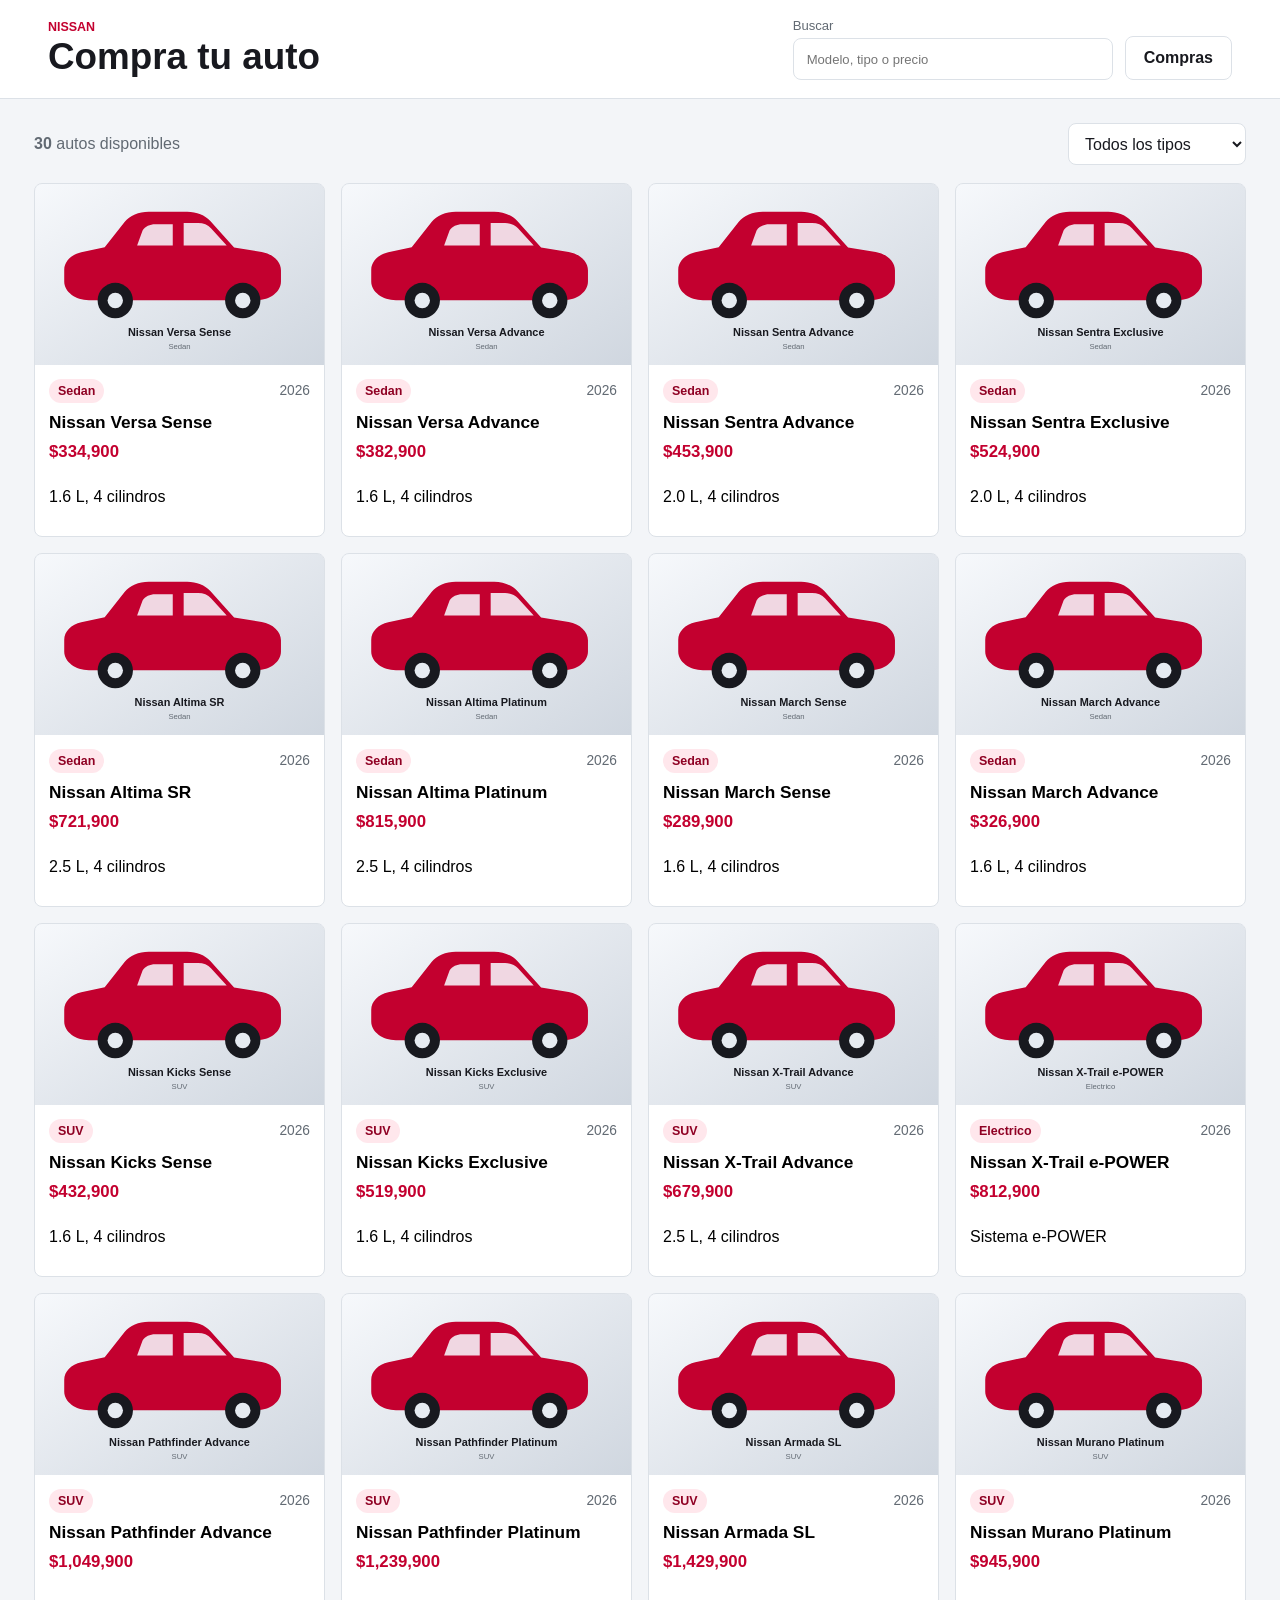
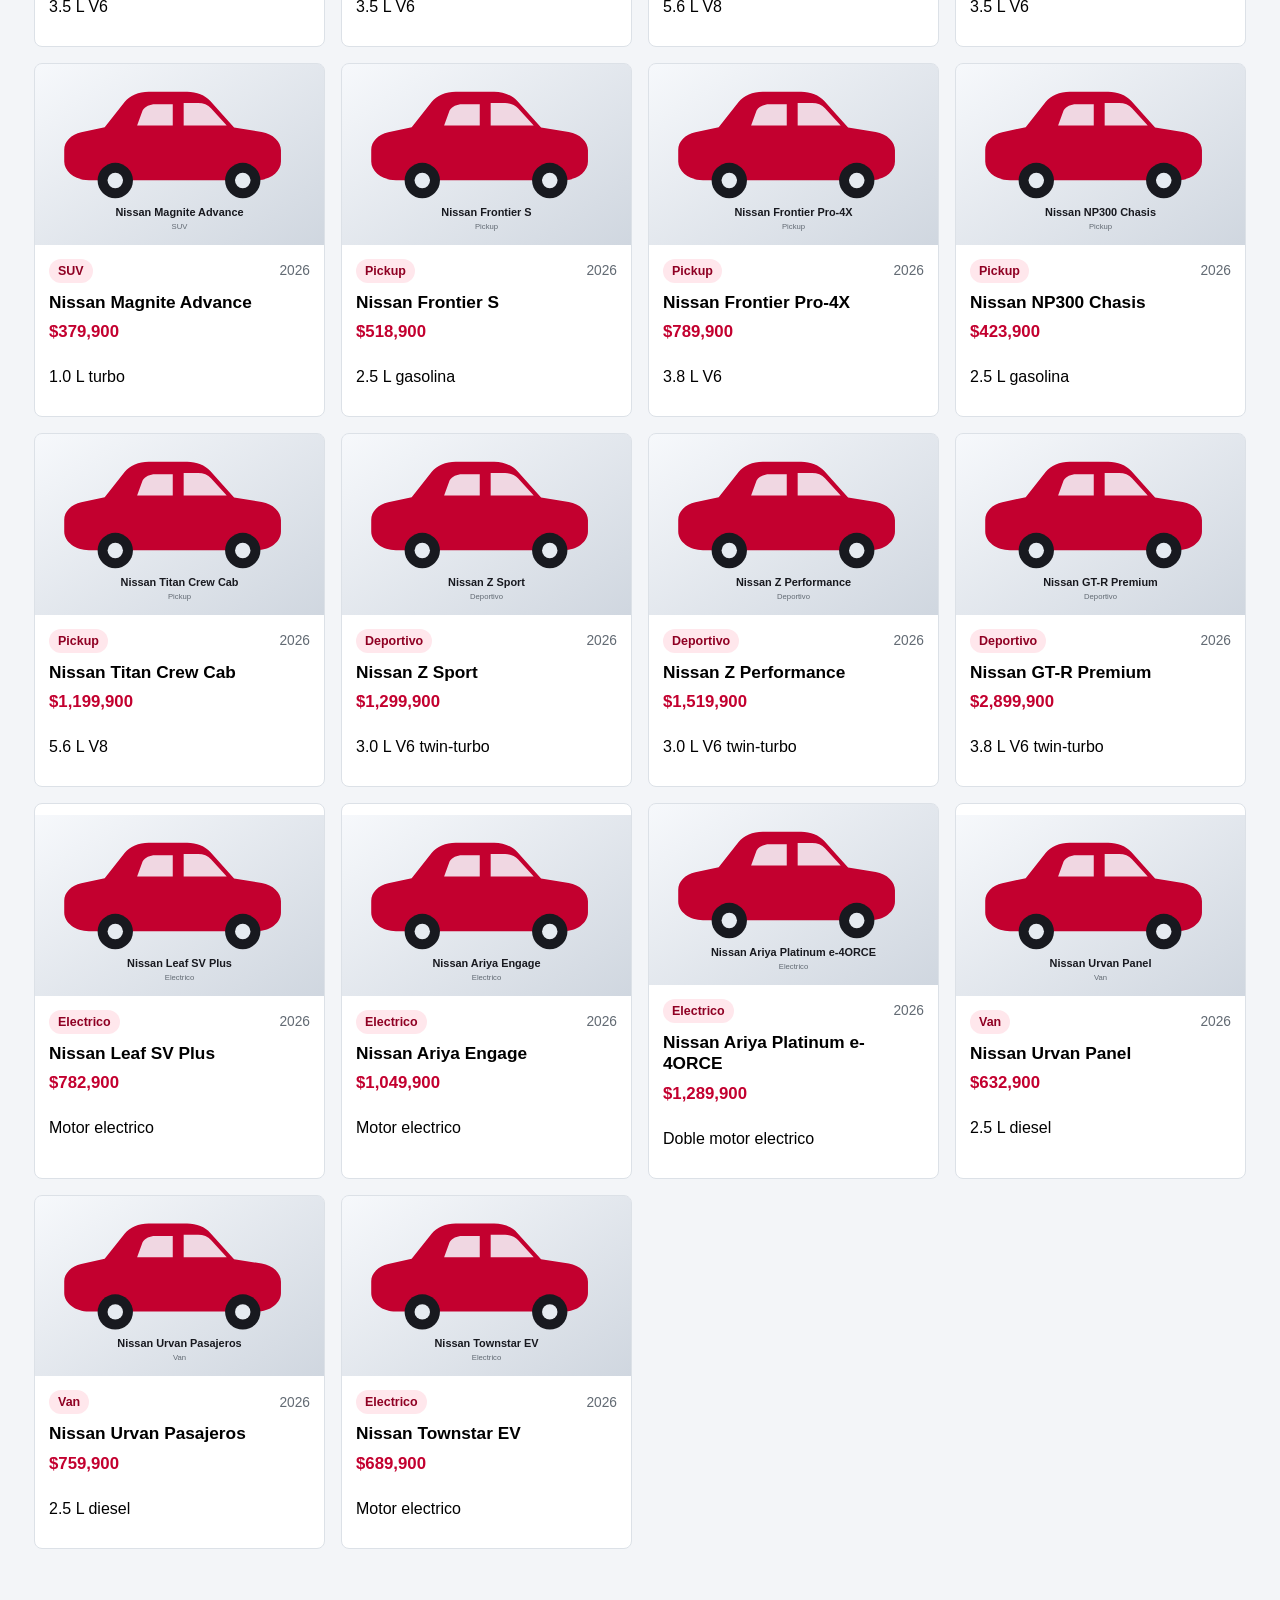
==== index.html @ 3d09b869 "Add files via upload" ====
<!doctype html>
<html lang="es">
  <head>
    <meta charset="UTF-8" />
    <meta name="viewport" content="width=device-width, initial-scale=1.0" />
    <title>Nissan - Compra de Autos</title>
    <link rel="stylesheet" href="styles.css" />
  </head>
  <body>
    <header class="topbar">
      <div>
        <p class="brand-label">Nissan</p>
        <h1>Compra tu auto</h1>
      </div>
      <div class="tools">
        <label class="search">
          <span>Buscar</span>
          <input id="searchInput" type="search" placeholder="Modelo, tipo o precio" />
        </label>
        <button id="ordersButton" class="ghost-button" type="button">Compras</button>
      </div>
    </header>

    <main>
      <section class="catalog-head" aria-label="Resumen del catalogo">
        <p><strong id="carCount">30</strong> autos disponibles</p>
        <select id="typeFilter" aria-label="Filtrar por tipo">
          <option value="todos">Todos los tipos</option>
          <option value="Sedan">Sedan</option>
          <option value="SUV">SUV</option>
          <option value="Pickup">Pickup</option>
          <option value="Deportivo">Deportivo</option>
          <option value="Electrico">Electrico</option>
          <option value="Van">Van</option>
        </select>
      </section>

      <section id="carGrid" class="car-grid" aria-label="Catalogo de autos Nissan"></section>
    </main>

    <dialog id="carDialog" class="dialog">
      <article class="detail">
        <button id="closeDialog" class="icon-button close" type="button" aria-label="Cerrar">x</button>
        <div class="detail-media">
          <img id="detailImage" alt="" />
        </div>
        <div class="detail-info">
          <p id="detailType" class="tag"></p>
          <h2 id="detailTitle"></h2>
          <p id="detailDescription" class="description"></p>
          <dl class="specs">
            <div>
              <dt>Precio</dt>
              <dd id="detailPrice"></dd>
            </div>
            <div>
              <dt>Motor</dt>
              <dd id="detailEngine"></dd>
            </div>
            <div>
              <dt>Rendimiento</dt>
              <dd id="detailFuel"></dd>
            </div>
            <div>
              <dt>Transmision</dt>
              <dd id="detailTransmission"></dd>
            </div>
            <div>
              <dt>Asientos</dt>
              <dd id="detailSeats"></dd>
            </div>
            <div>
              <dt>Color destacado</dt>
              <dd id="detailColor"></dd>
            </div>
          </dl>
          <div>
            <h3>Equipamiento</h3>
            <ul id="detailFeatures" class="features"></ul>
          </div>
          <div class="actions">
            <button id="quoteButton" class="secondary-button" type="button">Cotizar</button>
            <button id="buyButton" class="primary-button" type="button">Comprar</button>
          </div>
        </div>
      </article>
    </dialog>

    <dialog id="checkoutDialog" class="dialog">
      <form id="checkoutForm" class="checkout" method="dialog">
        <button id="closeCheckout" class="icon-button close" type="button" aria-label="Cerrar">x</button>
        <h2>Finalizar compra</h2>
        <p id="checkoutCar"></p>
        <label>
          Nombre completo
          <input name="name" required minlength="3" placeholder="Tu nombre" />
        </label>
        <label>
          Correo electronico
          <input name="email" type="email" required placeholder="correo@ejemplo.com" />
        </label>
        <label>
          Telefono
          <input name="phone" required minlength="8" placeholder="662 000 0000" />
        </label>
        <label>
          Metodo de pago
          <select name="payment" required>
            <option value="Financiamiento">Financiamiento</option>
            <option value="Pago de contado">Pago de contado</option>
            <option value="Apartado">Apartado</option>
          </select>
        </label>
        <button class="primary-button" type="submit">Confirmar compra</button>
      </form>
    </dialog>

    <dialog id="ordersDialog" class="dialog">
      <section class="orders">
        <button id="closeOrders" class="icon-button close" type="button" aria-label="Cerrar">x</button>
        <h2>Compras guardadas</h2>
        <div id="ordersList" class="orders-list"></div>
      </section>
    </dialog>

    <div id="toast" class="toast" role="status" aria-live="polite"></div>

    <script src="basedatos.js"></script>
    <script src="app.js"></script>
  </body>
</html>
---- styles.css ----
:root {
  --ink: #18191f;
  --muted: #626a73;
  --line: #dce1e7;
  --panel: #ffffff;
  --surface: #f3f5f8;
  --accent: #c3002f;
  --accent-dark: #8f0023;
  --success: #16754b;
  --shadow: 0 18px 50px rgba(24, 25, 31, 0.14);
}

* {
  box-sizing: border-box;
}

body {
  margin: 0;
  color: var(--ink);
  background: var(--surface);
  font-family: Arial, Helvetica, sans-serif;
}

button,
input,
select {
  font: inherit;
}

.topbar {
  position: sticky;
  top: 0;
  z-index: 5;
  display: flex;
  align-items: center;
  justify-content: space-between;
  gap: 18px;
  padding: 18px clamp(18px, 4vw, 48px);
  background: rgba(255, 255, 255, 0.95);
  border-bottom: 1px solid var(--line);
  backdrop-filter: blur(14px);
}

.brand-label {
  margin: 0 0 2px;
  color: var(--accent);
  font-size: 0.78rem;
  font-weight: 800;
  letter-spacing: 0;
  text-transform: uppercase;
}

h1,
h2,
h3,
p {
  margin-top: 0;
}

h1 {
  margin-bottom: 0;
  font-size: clamp(1.5rem, 3vw, 2.3rem);
}

.tools {
  display: flex;
  align-items: end;
  gap: 12px;
}

.search {
  display: grid;
  gap: 5px;
  color: var(--muted);
  font-size: 0.82rem;
}

.search input,
select,
.checkout input,
.checkout select {
  min-height: 42px;
  border: 1px solid var(--line);
  border-radius: 8px;
  background: #fff;
  color: var(--ink);
}

.search input {
  width: min(36vw, 320px);
  padding: 0 13px;
}

select {
  padding: 0 38px 0 12px;
}

main {
  width: min(1360px, 100%);
  margin: 0 auto;
  padding: 24px clamp(14px, 3vw, 34px) 54px;
}

.catalog-head {
  display: flex;
  align-items: center;
  justify-content: space-between;
  gap: 12px;
  margin-bottom: 18px;
}

.catalog-head p {
  margin: 0;
  color: var(--muted);
}

.car-grid {
  display: grid;
  grid-template-columns: repeat(auto-fill, minmax(245px, 1fr));
  gap: 16px;
}

.car-card {
  overflow: hidden;
  min-height: 354px;
  padding: 0;
  text-align: left;
  background: var(--panel);
  border: 1px solid var(--line);
  border-radius: 8px;
  cursor: pointer;
  transition: transform 180ms ease, box-shadow 180ms ease, border-color 180ms ease;
}

.car-card:hover,
.car-card:focus-visible {
  transform: translateY(-3px);
  border-color: rgba(195, 0, 47, 0.45);
  box-shadow: 0 16px 38px rgba(24, 25, 31, 0.12);
  outline: none;
}

.car-card img {
  display: block;
  width: 100%;
  aspect-ratio: 16 / 10;
  object-fit: cover;
  background: #d8dde5;
}

.card-body {
  display: grid;
  gap: 9px;
  padding: 14px;
}

.card-meta {
  display: flex;
  align-items: center;
  justify-content: space-between;
  gap: 10px;
  color: var(--muted);
  font-size: 0.86rem;
}

.card-body h2 {
  margin: 0;
  font-size: 1.08rem;
  line-height: 1.25;
}

.price {
  color: var(--accent);
  font-size: 1.05rem;
  font-weight: 800;
}

.tag {
  display: inline-flex;
  width: max-content;
  padding: 5px 9px;
  color: var(--accent-dark);
  background: #ffe7ec;
  border-radius: 999px;
  font-size: 0.78rem;
  font-weight: 800;
}

.dialog {
  width: min(980px, calc(100vw - 24px));
  padding: 0;
  border: 0;
  border-radius: 8px;
  box-shadow: var(--shadow);
}

.dialog::backdrop {
  background: rgba(12, 14, 18, 0.62);
}

.detail {
  position: relative;
  display: grid;
  grid-template-columns: minmax(280px, 0.95fr) minmax(320px, 1.05fr);
  max-height: min(86vh, 820px);
  overflow: auto;
  background: #fff;
}

.detail-media {
  min-height: 100%;
  background: #d8dde5;
}

.detail-media img {
  display: block;
  width: 100%;
  height: 100%;
  min-height: 430px;
  object-fit: cover;
}

.detail-info,
.checkout,
.orders {
  position: relative;
  padding: clamp(22px, 4vw, 38px);
}

.detail-info h2 {
  margin: 10px 0 10px;
  font-size: clamp(1.7rem, 3vw, 2.45rem);
}

.description {
  color: var(--muted);
  line-height: 1.55;
}

.specs {
  display: grid;
  grid-template-columns: repeat(2, minmax(0, 1fr));
  gap: 10px;
  margin: 18px 0 24px;
}

.specs div {
  padding: 12px;
  background: var(--surface);
  border: 1px solid var(--line);
  border-radius: 8px;
}

dt {
  color: var(--muted);
  font-size: 0.76rem;
}

dd {
  margin: 5px 0 0;
  font-weight: 800;
}

.features {
  display: grid;
  grid-template-columns: repeat(2, minmax(0, 1fr));
  gap: 8px;
  padding: 0;
  list-style: none;
}

.features li {
  padding: 10px;
  background: #f8fafc;
  border-left: 3px solid var(--accent);
  border-radius: 6px;
}

.actions {
  display: flex;
  gap: 10px;
  margin-top: 24px;
}

.primary-button,
.secondary-button,
.ghost-button {
  min-height: 44px;
  padding: 0 18px;
  border-radius: 8px;
  cursor: pointer;
  font-weight: 800;
}

.primary-button {
  color: #fff;
  background: var(--accent);
  border: 1px solid var(--accent);
}

.primary-button:hover {
  background: var(--accent-dark);
}

.secondary-button {
  color: var(--accent);
  background: #fff;
  border: 1px solid var(--accent);
}

.ghost-button {
  color: var(--ink);
  background: #fff;
  border: 1px solid var(--line);
}

.icon-button {
  display: grid;
  place-items: center;
  width: 38px;
  height: 38px;
  color: var(--ink);
  background: #fff;
  border: 1px solid var(--line);
  border-radius: 999px;
  cursor: pointer;
  font-weight: 800;
}

.close {
  position: absolute;
  top: 14px;
  right: 14px;
  z-index: 2;
}

.checkout {
  display: grid;
  gap: 14px;
  width: min(520px, calc(100vw - 24px));
  background: #fff;
}

.checkout h2 {
  margin-bottom: 0;
}

.checkout p {
  color: var(--muted);
  line-height: 1.45;
}

.checkout label {
  display: grid;
  gap: 7px;
  color: var(--muted);
  font-size: 0.9rem;
}

.checkout input,
.checkout select {
  width: 100%;
  padding: 0 12px;
}

.orders {
  width: min(700px, calc(100vw - 24px));
  background: #fff;
}

.orders-list {
  display: grid;
  gap: 10px;
  margin-top: 14px;
}

.order-item {
  padding: 14px;
  border: 1px solid var(--line);
  border-radius: 8px;
  background: #fafbfc;
}

.order-item p {
  margin: 6px 0 0;
  color: var(--muted);
}

.toast {
  position: fixed;
  right: 18px;
  bottom: 18px;
  z-index: 10;
  max-width: min(420px, calc(100vw - 36px));
  padding: 13px 16px;
  color: #fff;
  background: var(--success);
  border-radius: 8px;
  box-shadow: var(--shadow);
  opacity: 0;
  pointer-events: none;
  transform: translateY(12px);
  transition: opacity 180ms ease, transform 180ms ease;
}

.toast.show {
  opacity: 1;
  transform: translateY(0);
}

.empty {
  padding: 28px;
  color: var(--muted);
  text-align: center;
  background: #fff;
  border: 1px dashed var(--line);
  border-radius: 8px;
}

@media (max-width: 780px) {
  .topbar,
  .tools,
  .catalog-head,
  .actions {
    align-items: stretch;
    flex-direction: column;
  }

  .search input {
    width: 100%;
  }

  .detail {
    grid-template-columns: 1fr;
  }

  .detail-media img {
    min-height: 260px;
  }

  .specs,
  .features {
    grid-template-columns: 1fr;
  }
}
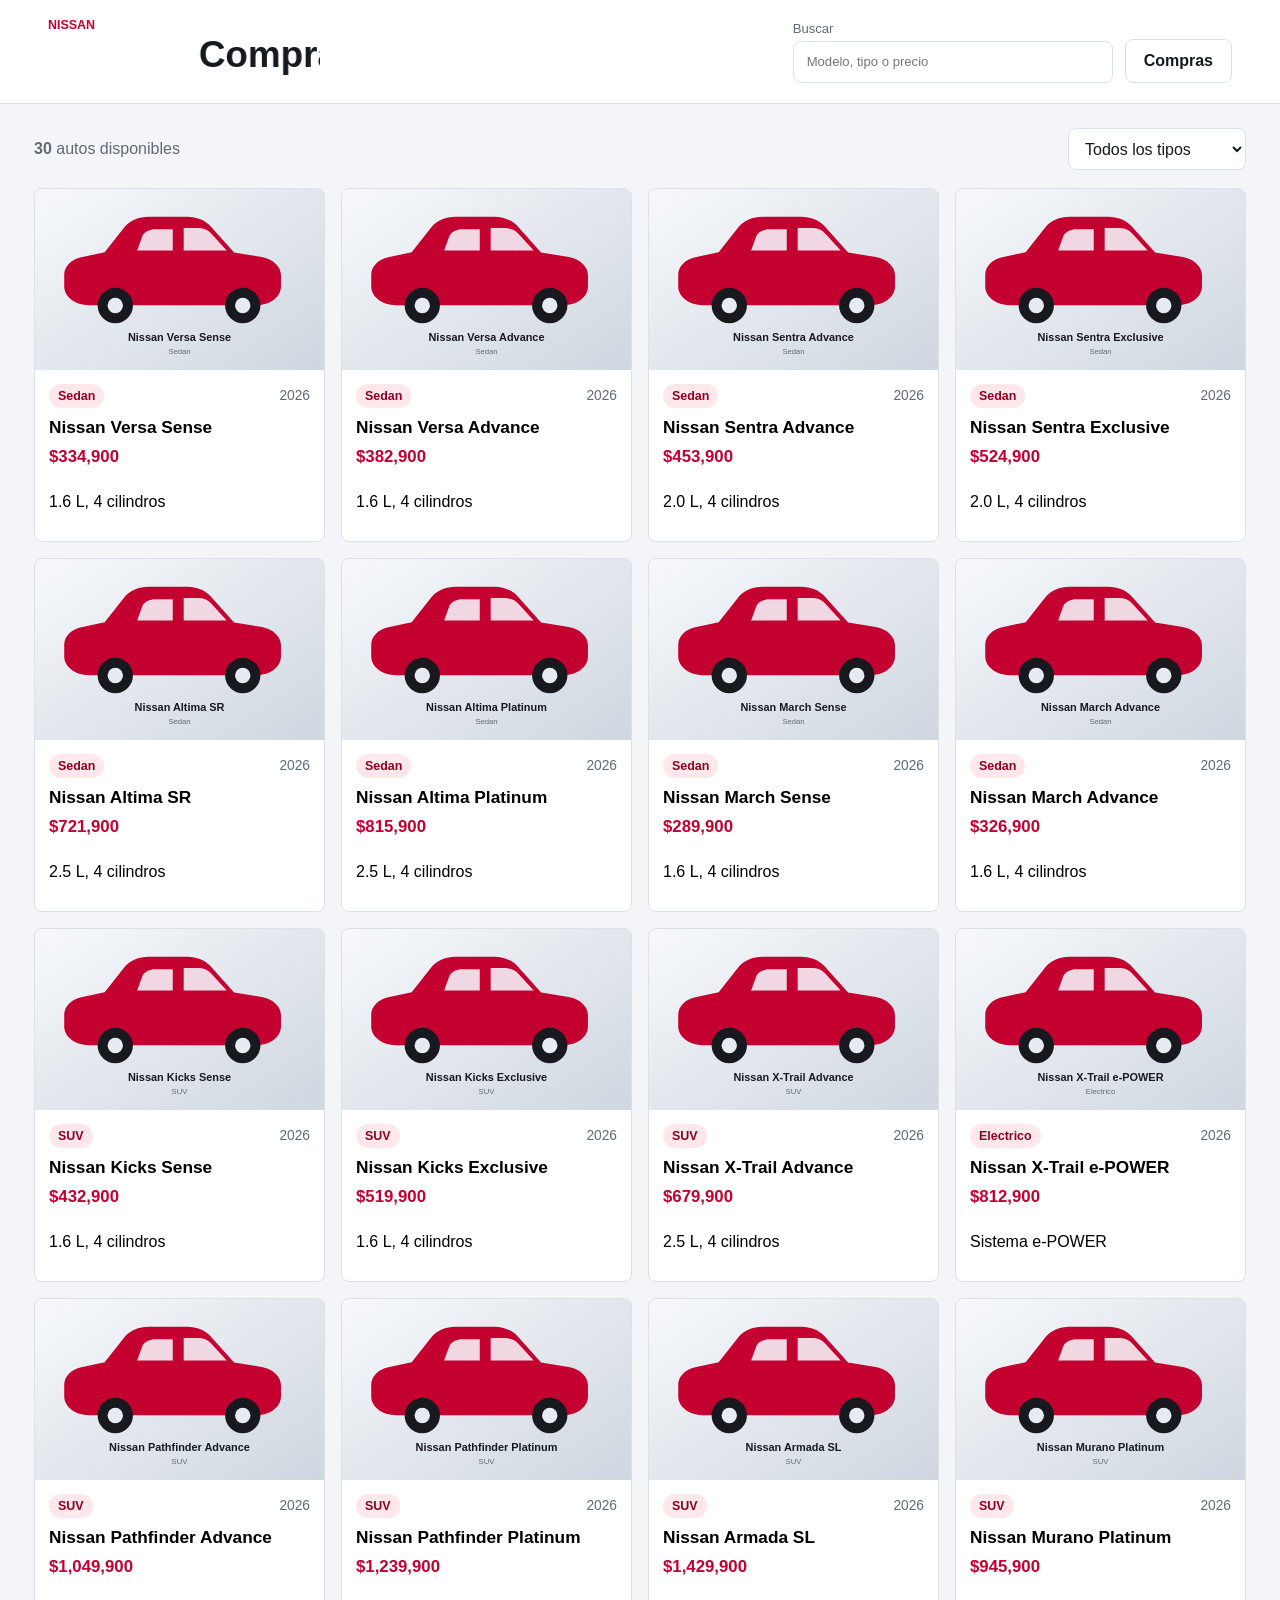
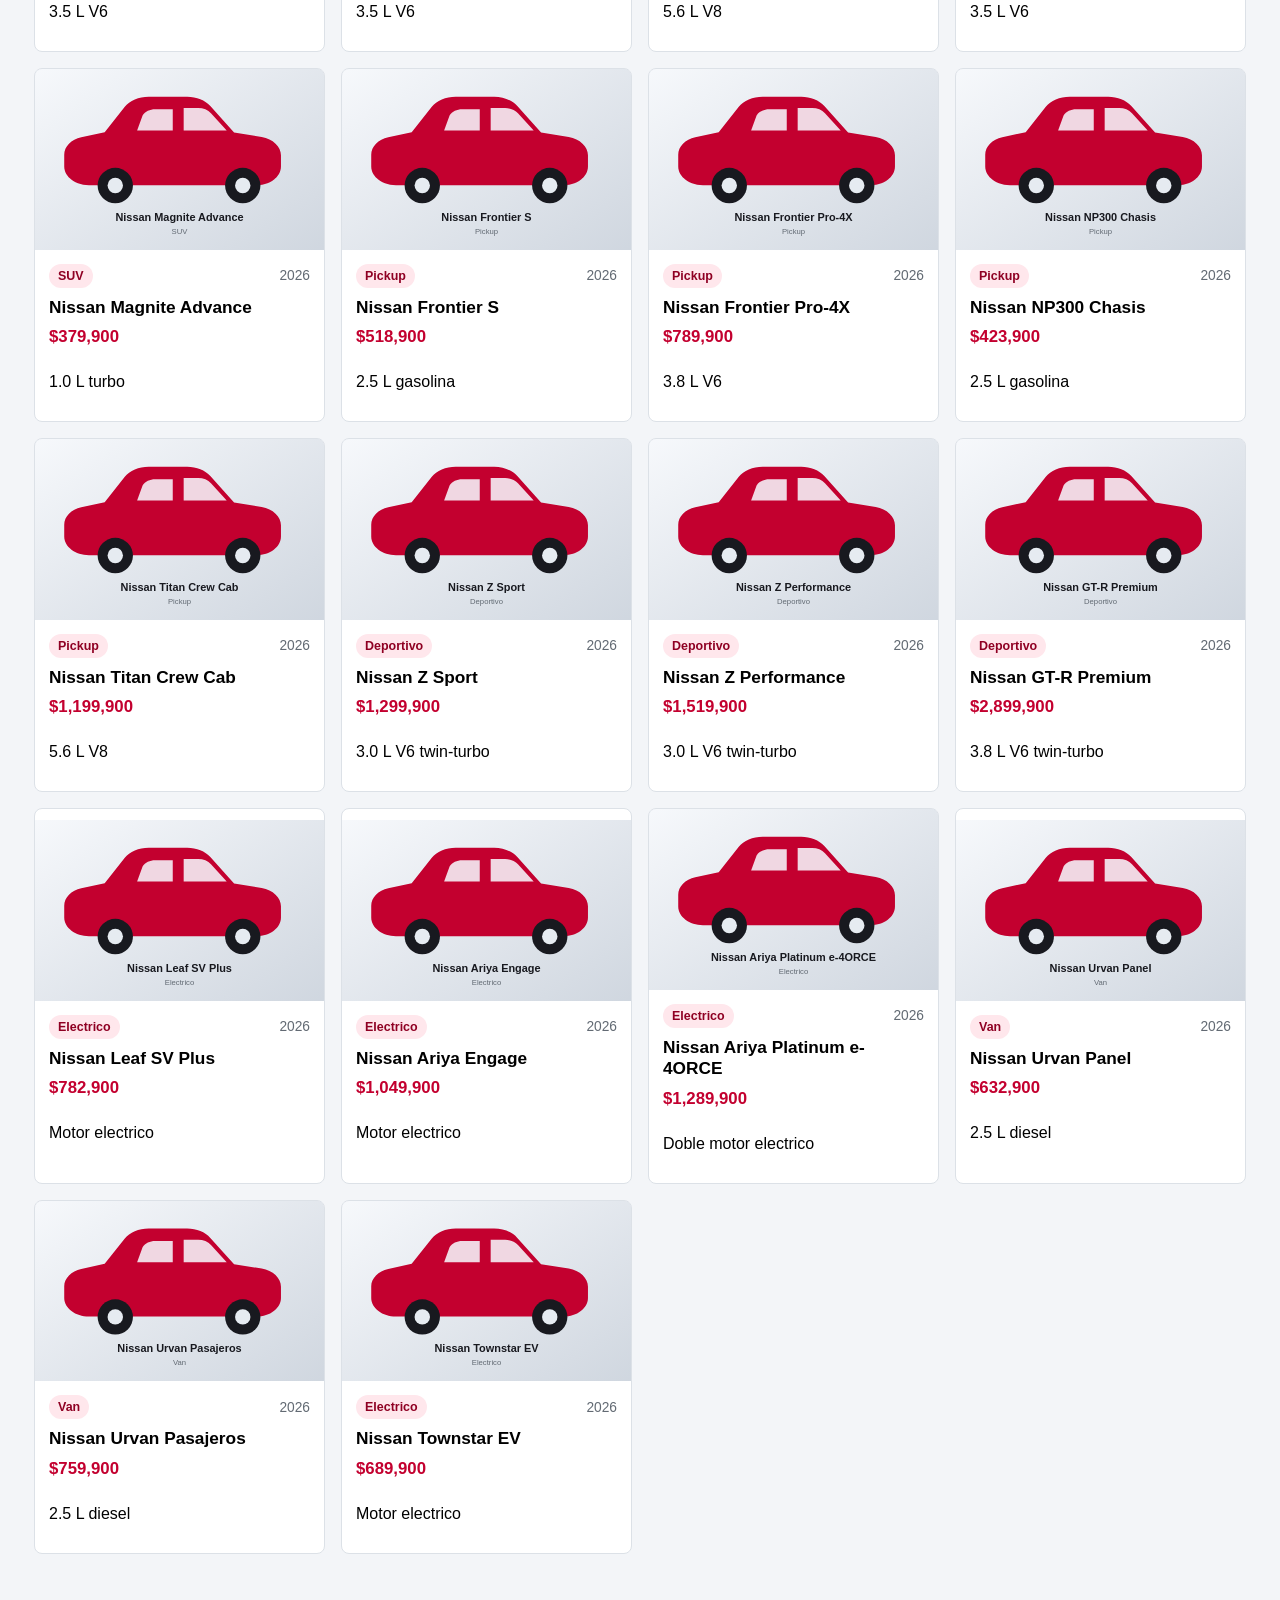
==== commit 574b618f: "Add marquee effect to header title" ====
--- a/index.html
+++ b/index.html
@@ -11,7 +11,7 @@
     <header class="topbar">
       <div>
         <p class="brand-label">Nissan</p>
-        <h1>Compra tu auto</h1>
+        <h1><marquee>Compra tu auto</marquee></h1>
       </div>
       <div class="tools">
         <label class="search">
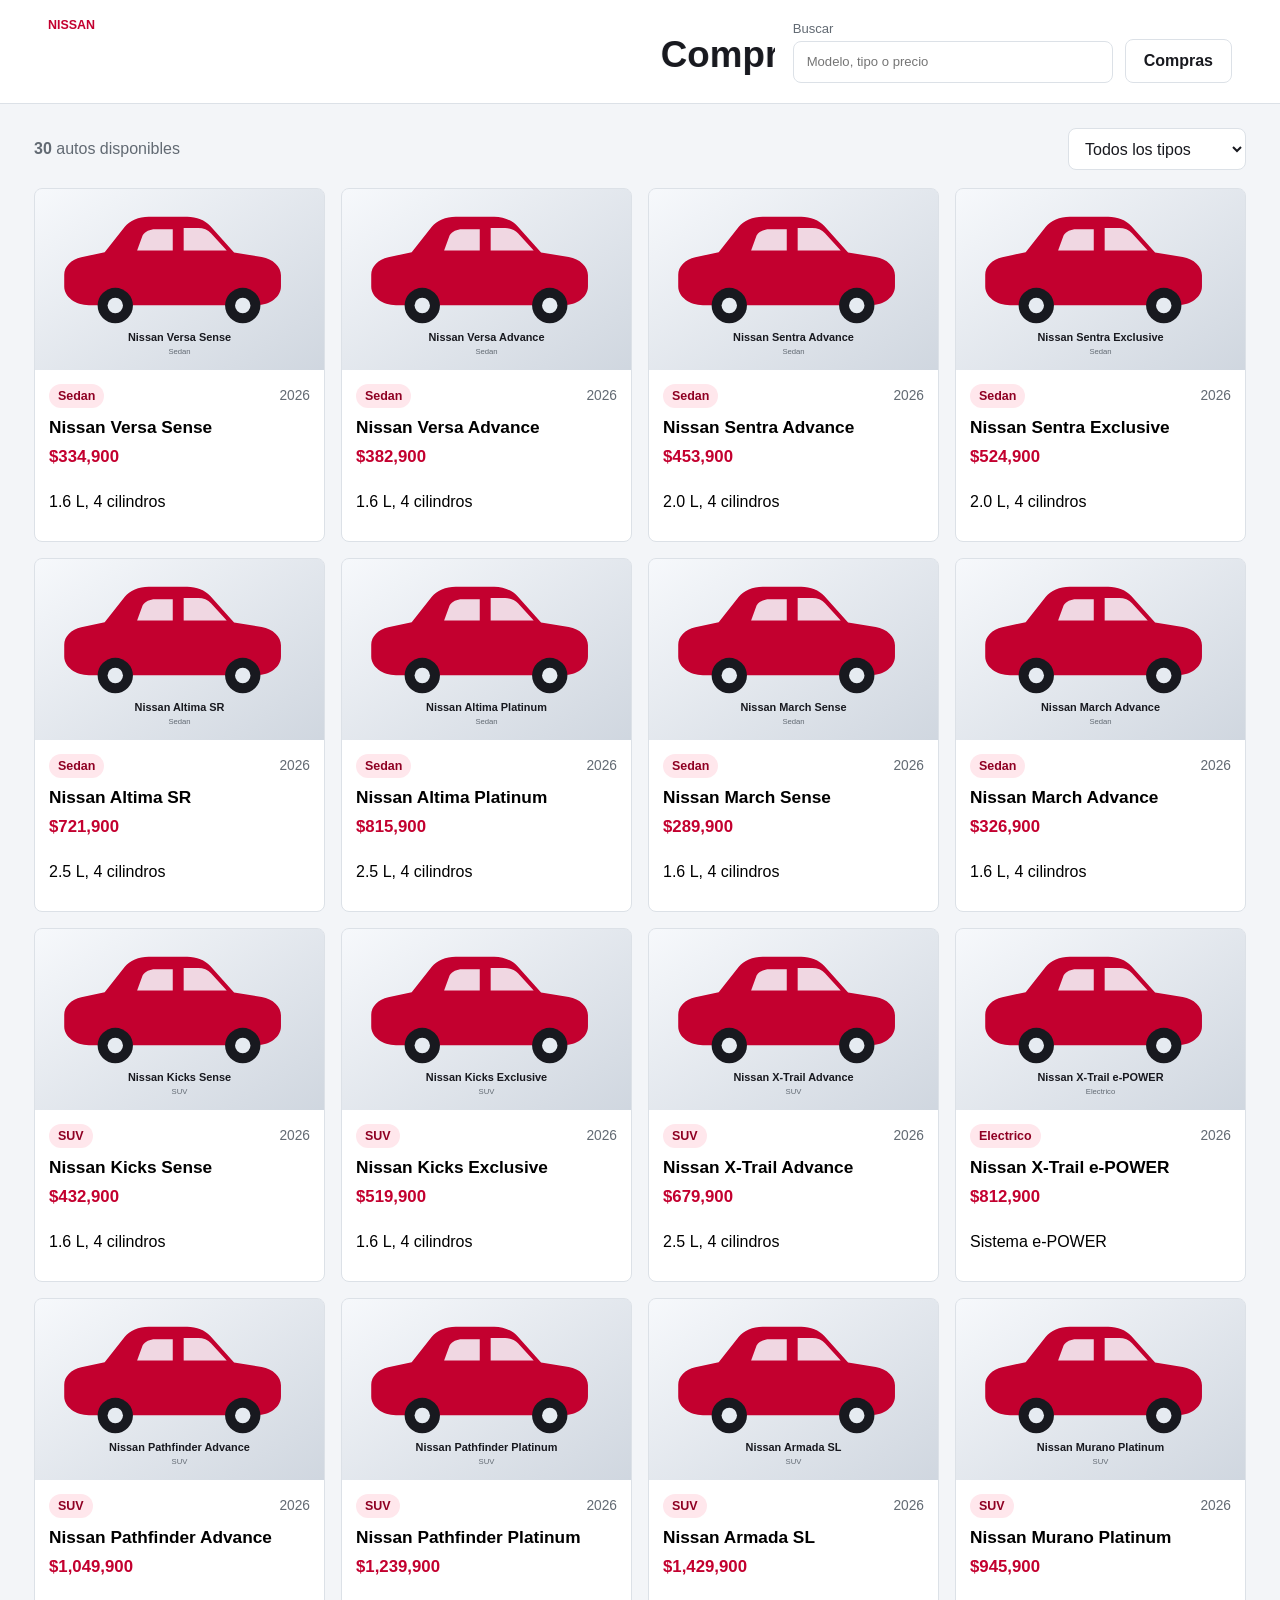
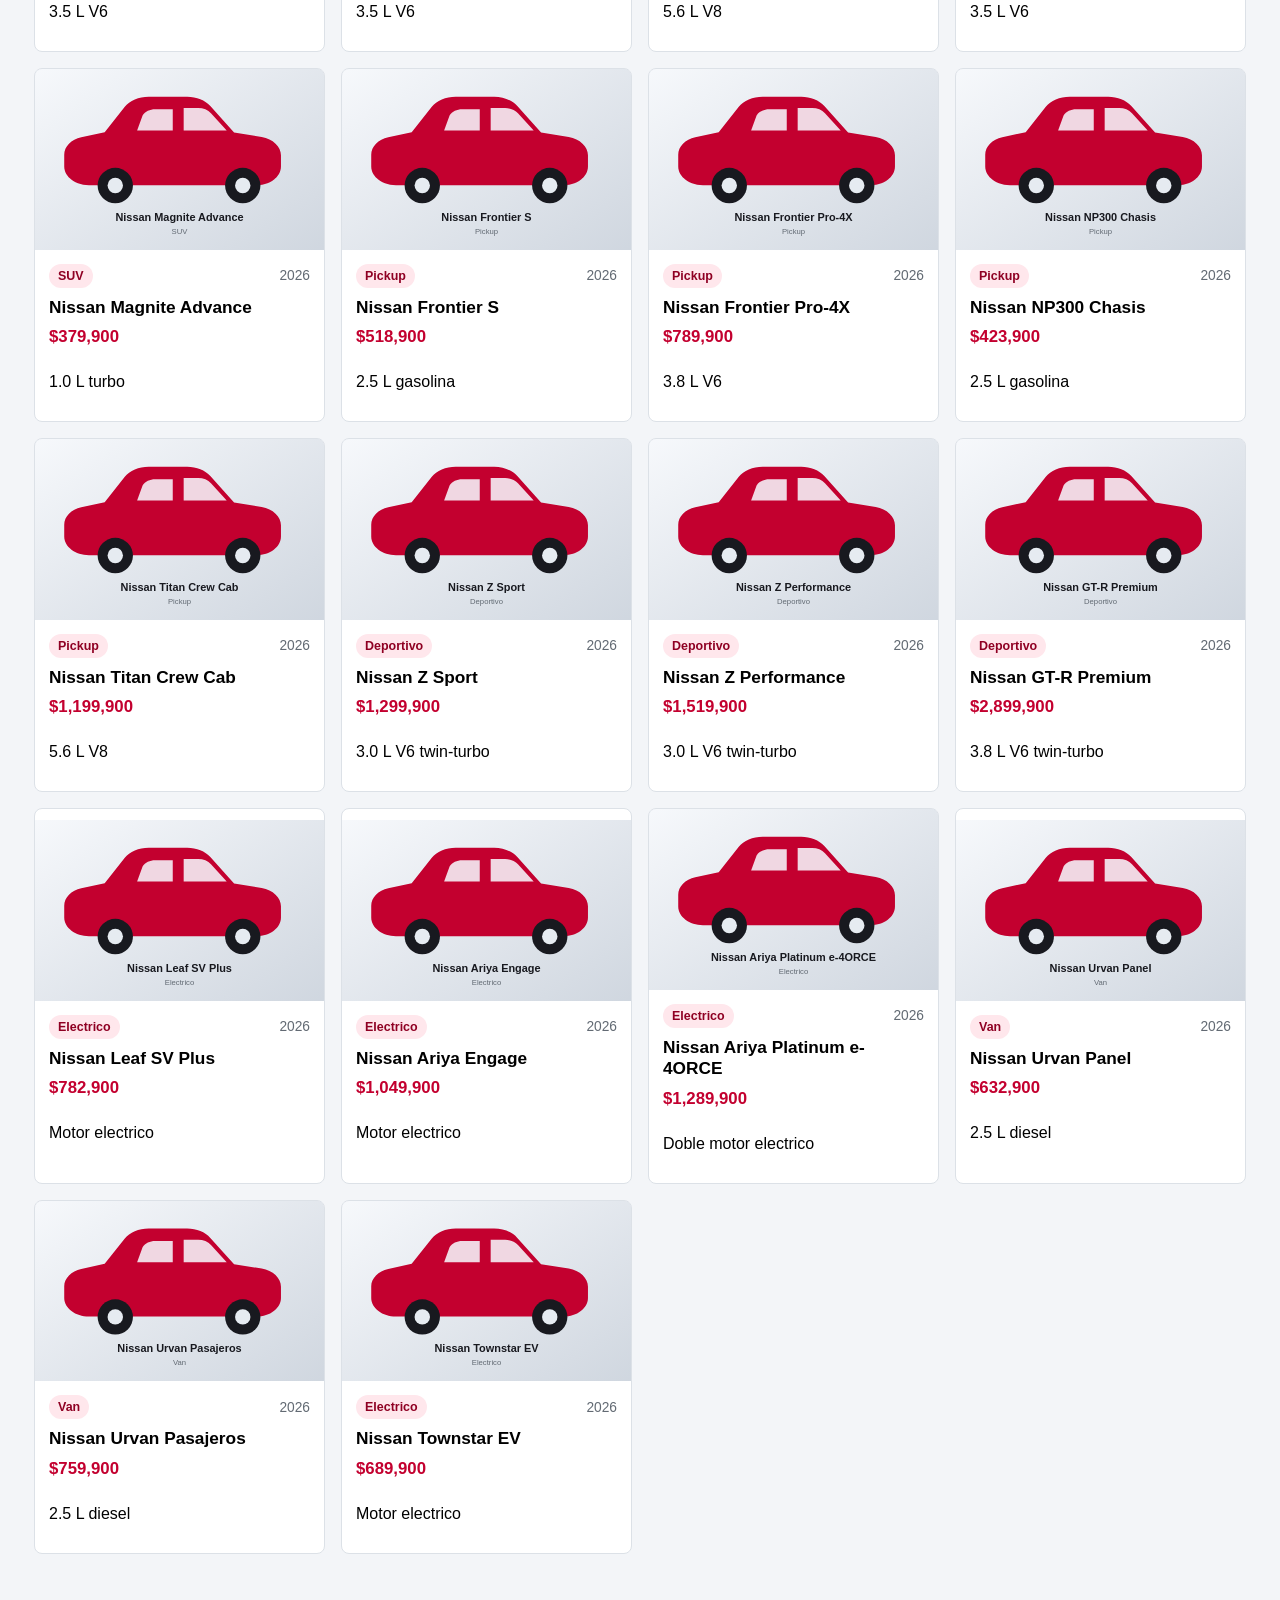
==== commit 98dd3c94: "Modify marquee text in header Updated the marquee text in the header to include a note about educati" ====
--- a/index.html
+++ b/index.html
@@ -11,7 +11,7 @@
     <header class="topbar">
       <div>
         <p class="brand-label">Nissan</p>
-        <h1><marquee>Compra tu auto</marquee></h1>
+        <h1><marquee>Compra tu auto(CONTENIDO EDCATIVO NO COMERCIAL)</marquee></h1>
       </div>
       <div class="tools">
         <label class="search">
